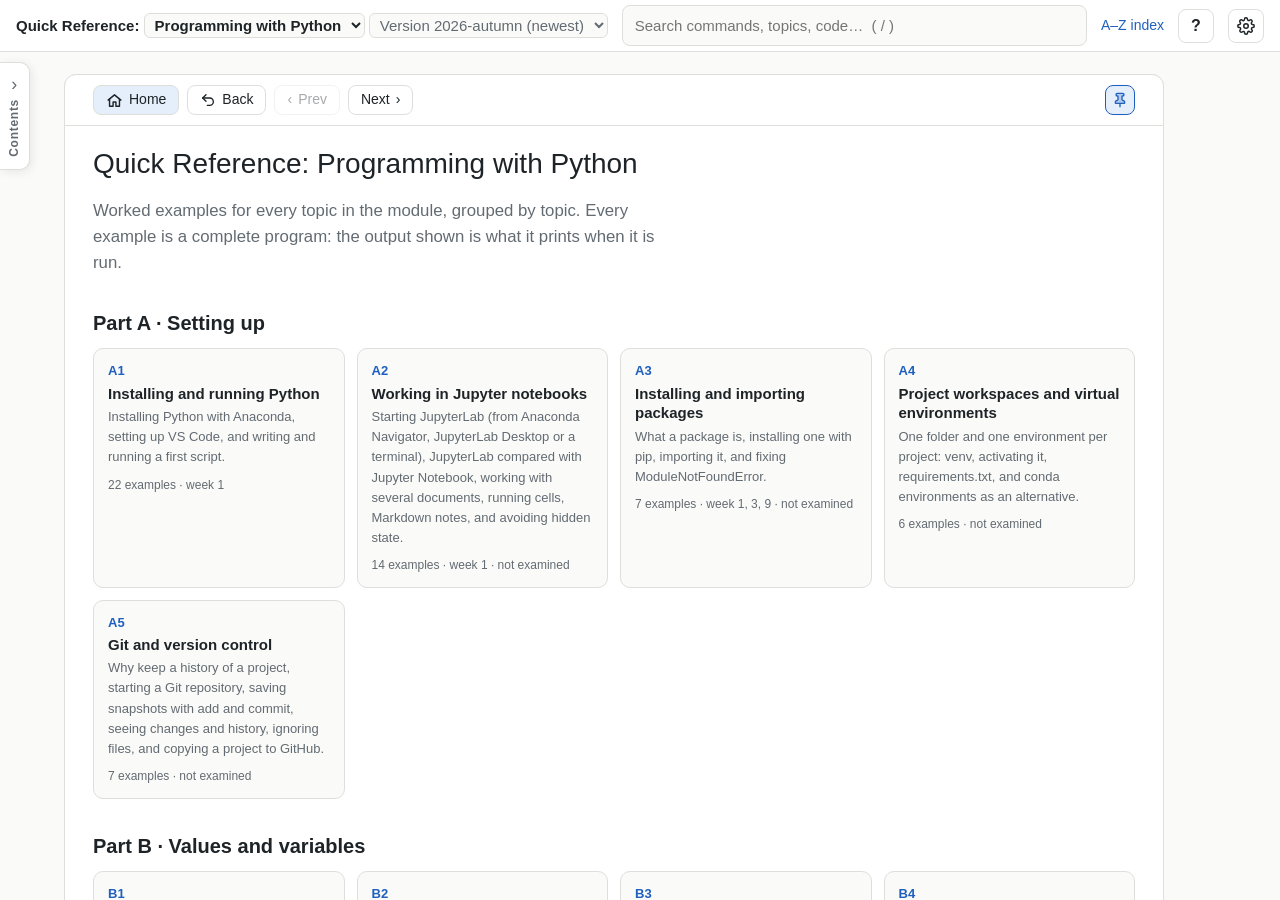
==== python-data-science/latest/index.html @ 9b2ca0ce "Release python-data-science 2026-autumn Co-Authored-By: Claude Opus 5.5 <noreply@anthropic.com>" ====
<!doctype html>
<html lang="en">
<head>
<meta charset="utf-8">
<meta name="viewport" content="width=device-width, initial-scale=1">
<title>Quick Reference: Programming and Data Science with Python</title>
<style>html, body { height: 100%; margin: 0; } iframe { border: 0; width: 100%; height: 100%; display: block; }</style>
</head>
<body>
<iframe id="f" title="Quick reference"></iframe>
<script>
// One page, two quick references. Each book runs in the frame and tells this page where it is, so the address
// shows the book and the example (#ds/B3.15) and a link to the other book switches the frame.
const BOOKS = { py: "py/index.html", ds: "ds/index.html" };
const TITLES = { py: "Programming with Python", ds: "Data Science with Python" };
const f = document.getElementById("f");
let current = "";
function fromAddress() {
  const [b, ...rest] = location.hash.replace(/^#\/?/, "").split("/");
  if (BOOKS[b]) return [b, rest.join("/")];
  let s = "py"; try { s = localStorage.getItem("qr-book") || "py"; } catch (e) {}
  return [BOOKS[s] ? s : "py", ""];
}
function show(book, rest) {
  current = book;
  try { localStorage.setItem("qr-book", book); } catch (e) {}
  document.title = "Quick Reference: " + TITLES[book];
  f.src = BOOKS[book] + "#/" + rest;
}
window.addEventListener("message", (e) => {
  if (e.source !== f.contentWindow || !e.data || !e.data.qr) return;
  const m = e.data;
  if (m.qr === "switch" && BOOKS[m.book]) show(m.book, "");
  else if (m.qr === "open" && BOOKS[m.book]) show(m.book, m.id.includes(".") ? m.id : "sheet/" + m.id);
  else if (m.qr === "version" && /^[\w.-]+$/.test(m.v)) location.href = "../" + m.v + "/index.html" + location.hash;   // released copies sit side by side (published/<name>/)
  else if (m.qr === "route" && BOOKS[m.book]) {
    current = m.book;
    try { localStorage.setItem("qr-book", m.book); } catch (err) {}
    document.title = "Quick Reference: " + TITLES[m.book];
    history.replaceState(null, "", "#" + m.book + "/" + m.hash.replace(/^#\/?/, ""));
  }
});
window.addEventListener("hashchange", () => { const [b, r] = fromAddress(); show(b, r); });
{ const [b, r] = fromAddress(); show(b, r); }
</script>
</body>
</html>
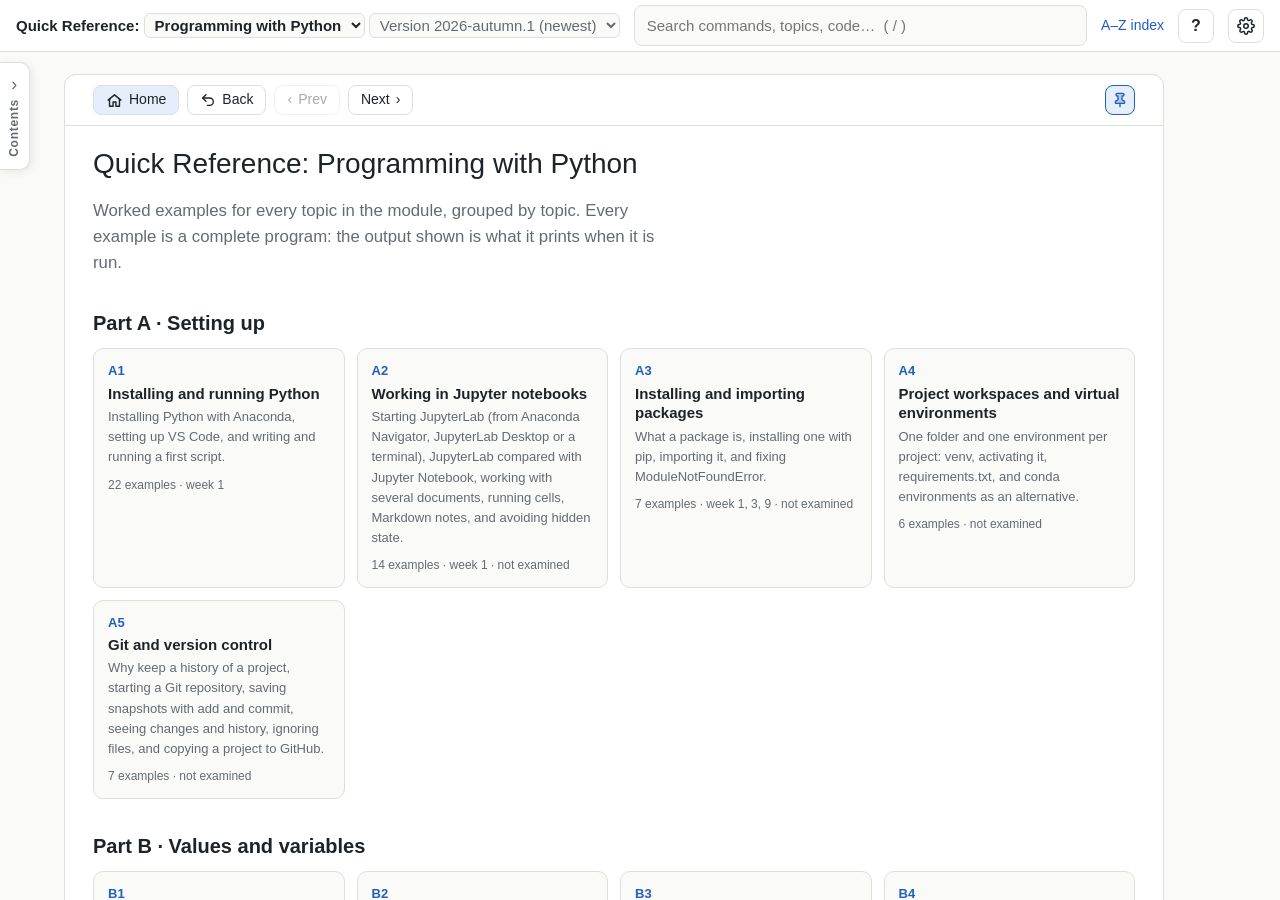
==== commit 3c5379fe: "Release python-data-science 2026-autumn.1 Co-Authored-By: Claude Opus 5.5 <noreply@anthropic.com>" ====
--- a/python-data-science/latest/index.html
+++ b/python-data-science/latest/index.html
@@ -4,40 +4,62 @@
 <meta charset="utf-8">
 <meta name="viewport" content="width=device-width, initial-scale=1">
 <title>Quick Reference: Programming and Data Science with Python</title>
-<style>html, body { height: 100%; margin: 0; } iframe { border: 0; width: 100%; height: 100%; display: block; }</style>
+<style>html, body { height: 100%; margin: 0; } iframe { border: 0; width: 100%; height: 100%; display: block; } iframe[hidden] { display: none; }</style>
 </head>
 <body>
-<iframe id="f" title="Quick reference"></iframe>
 <script>
-// One page, two quick references. Each book runs in the frame and tells this page where it is, so the address
-// shows the book and the example (#ds/B3.15) and a link to the other book switches the frame.
+// One page, two quick references. Each book runs in its own frame and tells this page where it is, so the address
+// shows the book and the example (#ds/B3.15). Both frames stay loaded (the second one quietly, after the first),
+// so switching book only shows the other frame: it is instant, and each book keeps its place.
 const BOOKS = { py: "py/index.html", ds: "ds/index.html" };
 const TITLES = { py: "Programming with Python", ds: "Data Science with Python" };
-const f = document.getElementById("f");
+const frames = {};
 let current = "";
+function frame(book, rest) {           // the book's frame, made (and loaded at rest) the first time it is needed
+  if (!frames[book]) {
+    const f = document.createElement("iframe");
+    f.title = "Quick reference: " + TITLES[book];
+    f.hidden = book !== current;
+    f.src = BOOKS[book] + "#/" + (rest || "");
+    document.body.appendChild(f);
+    frames[book] = f;
+    return [f, true];
+  }
+  return [frames[book], false];
+}
 function fromAddress() {
   const [b, ...rest] = location.hash.replace(/^#\/?/, "").split("/");
   if (BOOKS[b]) return [b, rest.join("/")];
   let s = "py"; try { s = localStorage.getItem("qr-book") || "py"; } catch (e) {}
   return [BOOKS[s] ? s : "py", ""];
 }
+function setTitle(book) {
+  try { localStorage.setItem("qr-book", book); } catch (e) {}
+  document.title = "Quick Reference: " + TITLES[book];
+}
+// show a book; rest is a place in it ("" keeps the place it is at)
 function show(book, rest) {
   current = book;
-  try { localStorage.setItem("qr-book", book); } catch (e) {}
-  document.title = "Quick Reference: " + TITLES[book];
-  f.src = BOOKS[book] + "#/" + rest;
+  setTitle(book);
+  const [f, made] = frame(book, rest);
+  if (!made && rest) f.contentWindow.postMessage({ qr: "go", hash: "#/" + rest }, "*");
+  for (const k in frames) frames[k].hidden = k !== book;
+  if (!made) f.contentWindow.postMessage({ qr: "where" }, "*");   // the address follows the book now shown
+}
+function preloadOther() {
+  for (const k in BOOKS) if (k !== current) frame(k, "");
 }
 window.addEventListener("message", (e) => {
-  if (e.source !== f.contentWindow || !e.data || !e.data.qr) return;
   const m = e.data;
+  if (!m || !m.qr) return;
+  const book = Object.keys(frames).find((k) => frames[k].contentWindow === e.source);
+  if (!book) return;
   if (m.qr === "switch" && BOOKS[m.book]) show(m.book, "");
   else if (m.qr === "open" && BOOKS[m.book]) show(m.book, m.id.includes(".") ? m.id : "sheet/" + m.id);
-  else if (m.qr === "version" && /^[\w.-]+$/.test(m.v)) location.href = "../" + m.v + "/index.html" + location.hash;   // released copies sit side by side (published/<name>/)
-  else if (m.qr === "route" && BOOKS[m.book]) {
-    current = m.book;
-    try { localStorage.setItem("qr-book", m.book); } catch (err) {}
-    document.title = "Quick Reference: " + TITLES[m.book];
-    history.replaceState(null, "", "#" + m.book + "/" + m.hash.replace(/^#\/?/, ""));
+  else if (m.qr === "version" && /^[\w.-]+$/.test(m.v)) location.href = "../" + m.v + "/index.html" + location.hash;   // released copies sit side by side (published/<collection>/<name>/)
+  else if (m.qr === "route" && book === current) {       // only the book on show sets the address
+    history.replaceState(null, "", "#" + book + "/" + m.hash.replace(/^#\/?/, ""));
+    if (!frames[book].dataset.ready) { frames[book].dataset.ready = "1"; setTimeout(preloadOther, 800); }
   }
 });
 window.addEventListener("hashchange", () => { const [b, r] = fromAddress(); show(b, r); });
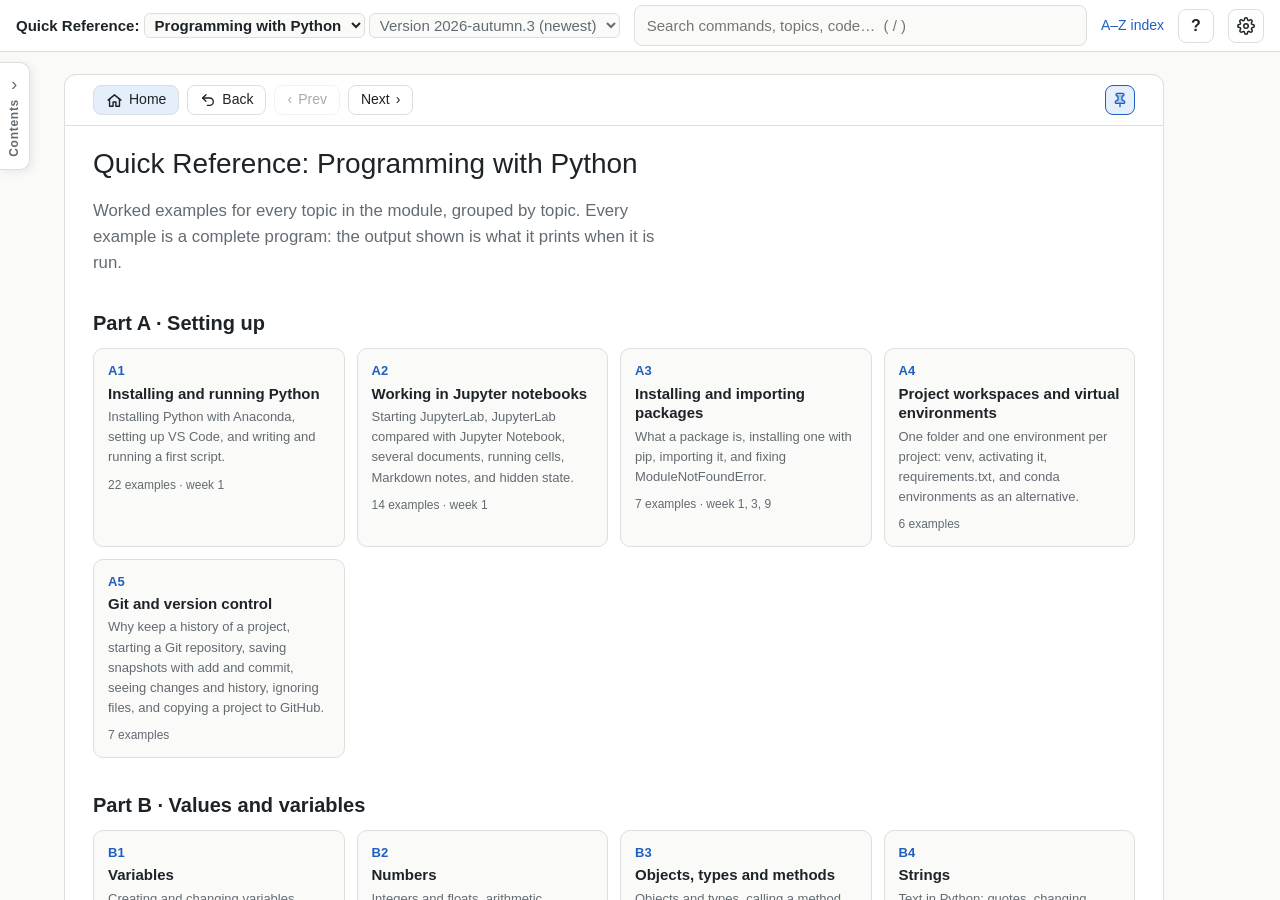
==== commit 93685b95: "Release python-data-science 2026-autumn.3 Co-Authored-By: Claude Opus 5.5 <noreply@anthropic.com>" ====
--- a/python-data-science/latest/index.html
+++ b/python-data-science/latest/index.html
@@ -37,12 +37,12 @@
   try { localStorage.setItem("qr-book", book); } catch (e) {}
   document.title = "Quick Reference: " + TITLES[book];
 }
-// show a book; rest is a place in it ("" keeps the place it is at)
-function show(book, rest) {
+// show a book at rest, a place in it ("" is its home page); keep = true leaves it where it is (the book switch)
+function show(book, rest, keep) {
   current = book;
   setTitle(book);
   const [f, made] = frame(book, rest);
-  if (!made && rest) f.contentWindow.postMessage({ qr: "go", hash: "#/" + rest }, "*");
+  if (!made && !keep) f.contentWindow.postMessage({ qr: "go", hash: "#/" + rest }, "*");
   for (const k in frames) frames[k].hidden = k !== book;
   if (!made) f.contentWindow.postMessage({ qr: "where" }, "*");   // the address follows the book now shown
 }
@@ -54,7 +54,7 @@
   if (!m || !m.qr) return;
   const book = Object.keys(frames).find((k) => frames[k].contentWindow === e.source);
   if (!book) return;
-  if (m.qr === "switch" && BOOKS[m.book]) show(m.book, "");
+  if (m.qr === "switch" && BOOKS[m.book]) show(m.book, "", true);
   else if (m.qr === "open" && BOOKS[m.book]) show(m.book, m.id.includes(".") ? m.id : "sheet/" + m.id);
   else if (m.qr === "version" && /^[\w.-]+$/.test(m.v)) location.href = "../" + m.v + "/index.html" + location.hash;   // released copies sit side by side (published/<collection>/<name>/)
   else if (m.qr === "route" && book === current) {       // only the book on show sets the address
